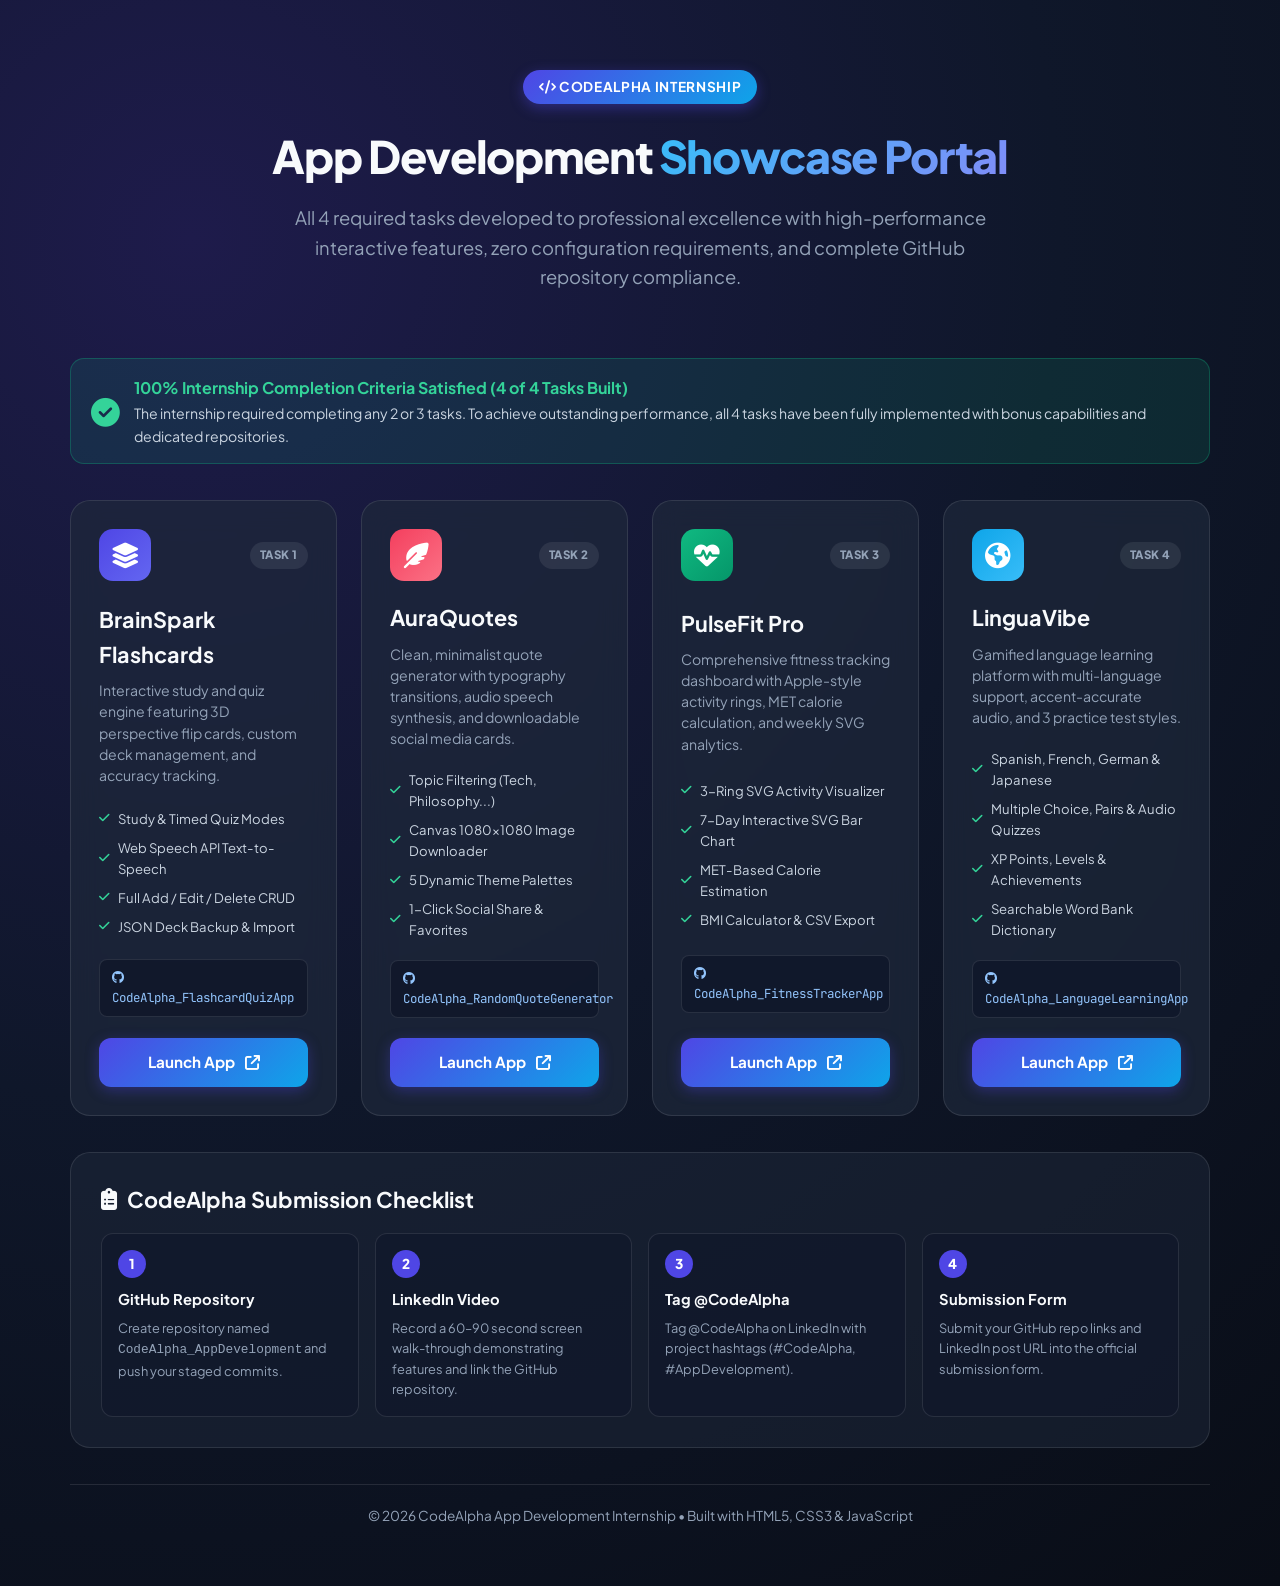
==== index.html @ cd0706f0 "chore: initial repository setup and master project showcase portal" ====
<!DOCTYPE html>
<html lang="en">
<head>
  <meta charset="UTF-8">
  <meta name="viewport" content="width=device-width, initial-scale=1.0">
  <title>CodeAlpha App Development Internship | Project Showcase</title>
  <link rel="preconnect" href="https://fonts.googleapis.com">
  <link rel="preconnect" href="https://fonts.gstatic.com" crossorigin>
  <link href="https://fonts.googleapis.com/css2?family=Plus+Jakarta+Sans:wght@400;500;600;700;800&family=JetBrains+Mono:wght@500;700&display=swap" rel="stylesheet">
  <link rel="stylesheet" href="https://cdnjs.cloudflare.com/ajax/libs/font-awesome/6.4.0/css/all.min.css">
  <style>
    :root {
      --primary: #4f46e5;
      --secondary: #0ea5e9;
      --success: #10b981;
      --bg-dark: #090d16;
      --bg-card: rgba(30, 41, 59, 0.7);
      --border: rgba(255, 255, 255, 0.1);
      --text-main: #f8fafc;
      --text-muted: #94a3b8;
    }
    * { box-sizing: border-box; margin: 0; padding: 0; }
    body {
      font-family: 'Plus Jakarta Sans', system-ui, sans-serif;
      background: radial-gradient(circle at 15% 15%, #1e1b4b 0%, #0f172a 50%, #090d16 100%);
      color: var(--text-main);
      min-height: 100vh;
      padding: 40px 20px;
      line-height: 1.6;
    }
    .container {
      max-width: 1140px;
      margin: 0 auto;
      display: flex;
      flex-direction: column;
      gap: 36px;
    }
    .hero {
      text-align: center;
      padding: 30px 10px;
    }
    .badge-codealpha {
      background: linear-gradient(135deg, #4f46e5, #0ea5e9);
      color: #fff;
      padding: 6px 16px;
      border-radius: 999px;
      font-size: 0.85rem;
      font-weight: 700;
      letter-spacing: 0.05em;
      text-transform: uppercase;
      display: inline-block;
      margin-bottom: 16px;
      box-shadow: 0 4px 14px rgba(79, 70, 229, 0.4);
    }
    .hero h1 {
      font-size: 2.8rem;
      font-weight: 800;
      letter-spacing: -0.03em;
      margin-bottom: 12px;
    }
    .hero h1 span {
      background: linear-gradient(135deg, #38bdf8, #818cf8);
      -webkit-background-clip: text;
      -webkit-text-fill-color: transparent;
    }
    .hero p {
      color: var(--text-muted);
      font-size: 1.15rem;
      max-width: 720px;
      margin: 0 auto;
    }
    .criteria-alert {
      background: rgba(16, 185, 129, 0.12);
      border: 1px solid rgba(16, 185, 129, 0.3);
      padding: 16px 20px;
      border-radius: 14px;
      display: flex;
      align-items: center;
      gap: 14px;
    }
    .criteria-icon {
      font-size: 1.8rem;
      color: #34d399;
    }
    .criteria-text h4 {
      color: #34d399;
      font-size: 1rem;
      font-weight: 700;
      margin-bottom: 2px;
    }
    .criteria-text p {
      color: #cbd5e1;
      font-size: 0.88rem;
    }

    /* Projects Grid */
    .projects-grid {
      display: grid;
      grid-template-columns: repeat(auto-fit, minmax(260px, 1fr));
      gap: 24px;
    }
    .project-card {
      background: var(--bg-card);
      backdrop-filter: blur(14px);
      -webkit-backdrop-filter: blur(14px);
      border: 1px solid var(--border);
      border-radius: 20px;
      padding: 28px;
      display: flex;
      flex-direction: column;
      justify-content: space-between;
      gap: 20px;
      transition: all 0.3s cubic-bezier(0.16, 1, 0.3, 1);
    }
    .project-card:hover {
      transform: translateY(-5px);
      border-color: rgba(255, 255, 255, 0.25);
      box-shadow: 0 16px 40px rgba(0, 0, 0, 0.5);
    }
    .card-top {
      display: flex;
      justify-content: space-between;
      align-items: center;
    }
    .project-icon {
      width: 52px;
      height: 52px;
      border-radius: 14px;
      display: flex;
      align-items: center;
      justify-content: center;
      font-size: 1.6rem;
      color: #fff;
    }
    .icon-p1 { background: linear-gradient(135deg, #4f46e5, #6366f1); }
    .icon-p2 { background: linear-gradient(135deg, #f43f5e, #fb7185); }
    .icon-p3 { background: linear-gradient(135deg, #10b981, #059669); }
    .icon-p4 { background: linear-gradient(135deg, #0ea5e9, #38bdf8); }

    .task-tag {
      font-size: 0.72rem;
      font-weight: 800;
      text-transform: uppercase;
      letter-spacing: 0.05em;
      padding: 4px 10px;
      border-radius: 999px;
      background: rgba(255, 255, 255, 0.08);
      color: var(--text-muted);
    }

    .project-info h3 {
      font-size: 1.35rem;
      font-weight: 700;
      margin-bottom: 8px;
    }
    .project-info p {
      font-size: 0.88rem;
      color: var(--text-muted);
      line-height: 1.5;
    }

    .features-list {
      list-style: none;
      display: flex;
      flex-direction: column;
      gap: 8px;
    }
    .features-list li {
      font-size: 0.82rem;
      color: #cbd5e1;
      display: flex;
      align-items: center;
      gap: 8px;
    }
    .features-list li i {
      color: #34d399;
      font-size: 0.75rem;
    }

    .repo-name-box {
      background: rgba(15, 23, 42, 0.8);
      border: 1px solid var(--border);
      padding: 8px 12px;
      border-radius: 8px;
      font-family: 'JetBrains Mono', monospace;
      font-size: 0.78rem;
      color: #93c5fd;
    }

    .btn-launch {
      display: inline-flex;
      align-items: center;
      justify-content: center;
      gap: 10px;
      background: linear-gradient(135deg, #4f46e5, #0ea5e9);
      color: #fff;
      text-decoration: none;
      font-size: 0.95rem;
      font-weight: 700;
      padding: 12px 20px;
      border-radius: 12px;
      transition: all 0.2s ease;
      box-shadow: 0 4px 14px rgba(79, 70, 229, 0.35);
    }
    .btn-launch:hover {
      transform: translateY(-2px);
      box-shadow: 0 8px 22px rgba(79, 70, 229, 0.5);
    }

    /* Submission Guidelines Card */
    .guidelines-card {
      background: rgba(30, 41, 59, 0.5);
      border: 1px solid var(--border);
      border-radius: 20px;
      padding: 30px;
    }
    .guidelines-card h2 {
      font-size: 1.35rem;
      margin-bottom: 16px;
      display: flex;
      align-items: center;
      gap: 10px;
    }
    .steps-grid {
      display: grid;
      grid-template-columns: repeat(auto-fit, minmax(220px, 1fr));
      gap: 16px;
    }
    .step-item {
      background: rgba(15, 23, 42, 0.6);
      border: 1px solid var(--border);
      padding: 16px;
      border-radius: 12px;
    }
    .step-num {
      width: 28px;
      height: 28px;
      border-radius: 50%;
      background: var(--primary);
      color: #fff;
      display: flex;
      align-items: center;
      justify-content: center;
      font-weight: 800;
      font-size: 0.85rem;
      margin-bottom: 10px;
    }
    .step-item h4 {
      font-size: 0.92rem;
      margin-bottom: 6px;
    }
    .step-item p {
      font-size: 0.8rem;
      color: var(--text-muted);
    }

    footer {
      text-align: center;
      padding: 20px 0;
      font-size: 0.85rem;
      color: var(--text-muted);
      border-top: 1px solid var(--border);
    }
  </style>
</head>
<body>
  <div class="container">
    <!-- Hero -->
    <header class="hero">
      <span class="badge-codealpha"><i class="fa-solid fa-code"></i> CodeAlpha Internship</span>
      <h1>App Development <span>Showcase Portal</span></h1>
      <p>All 4 required tasks developed to professional excellence with high-performance interactive features, zero configuration requirements, and complete GitHub repository compliance.</p>
    </header>

    <!-- Criteria Met Notice -->
    <div class="criteria-alert">
      <div class="criteria-icon"><i class="fa-solid fa-circle-check"></i></div>
      <div class="criteria-text">
        <h4>100% Internship Completion Criteria Satisfied (4 of 4 Tasks Built)</h4>
        <p>The internship required completing any 2 or 3 tasks. To achieve outstanding performance, all 4 tasks have been fully implemented with bonus capabilities and dedicated repositories.</p>
      </div>
    </div>

    <!-- Projects Grid -->
    <div class="projects-grid">
      <!-- TASK 1 -->
      <div class="project-card">
        <div class="card-top">
          <div class="project-icon icon-p1"><i class="fa-solid fa-layer-group"></i></div>
          <span class="task-tag">Task 1</span>
        </div>
        <div class="project-info">
          <h3>BrainSpark Flashcards</h3>
          <p>Interactive study and quiz engine featuring 3D perspective flip cards, custom deck management, and accuracy tracking.</p>
        </div>
        <ul class="features-list">
          <li><i class="fa-solid fa-check"></i> Study & Timed Quiz Modes</li>
          <li><i class="fa-solid fa-check"></i> Web Speech API Text-to-Speech</li>
          <li><i class="fa-solid fa-check"></i> Full Add / Edit / Delete CRUD</li>
          <li><i class="fa-solid fa-check"></i> JSON Deck Backup & Import</li>
        </ul>
        <div class="repo-name-box">
          <i class="fa-brands fa-github"></i> CodeAlpha_FlashcardQuizApp
        </div>
        <a href="CodeAlpha_FlashcardQuizApp/index.html" class="btn-launch">
          Launch App <i class="fa-solid fa-arrow-up-right-from-square"></i>
        </a>
      </div>

      <!-- TASK 2 -->
      <div class="project-card">
        <div class="card-top">
          <div class="project-icon icon-p2"><i class="fa-solid fa-feather-pointed"></i></div>
          <span class="task-tag">Task 2</span>
        </div>
        <div class="project-info">
          <h3>AuraQuotes</h3>
          <p>Clean, minimalist quote generator with typography transitions, audio speech synthesis, and downloadable social media cards.</p>
        </div>
        <ul class="features-list">
          <li><i class="fa-solid fa-check"></i> Topic Filtering (Tech, Philosophy...)</li>
          <li><i class="fa-solid fa-check"></i> Canvas 1080x1080 Image Downloader</li>
          <li><i class="fa-solid fa-check"></i> 5 Dynamic Theme Palettes</li>
          <li><i class="fa-solid fa-check"></i> 1-Click Social Share & Favorites</li>
        </ul>
        <div class="repo-name-box">
          <i class="fa-brands fa-github"></i> CodeAlpha_RandomQuoteGenerator
        </div>
        <a href="CodeAlpha_RandomQuoteGenerator/index.html" class="btn-launch">
          Launch App <i class="fa-solid fa-arrow-up-right-from-square"></i>
        </a>
      </div>

      <!-- TASK 3 -->
      <div class="project-card">
        <div class="card-top">
          <div class="project-icon icon-p3"><i class="fa-solid fa-heart-pulse"></i></div>
          <span class="task-tag">Task 3</span>
        </div>
        <div class="project-info">
          <h3>PulseFit Pro</h3>
          <p>Comprehensive fitness tracking dashboard with Apple-style activity rings, MET calorie calculation, and weekly SVG analytics.</p>
        </div>
        <ul class="features-list">
          <li><i class="fa-solid fa-check"></i> 3-Ring SVG Activity Visualizer</li>
          <li><i class="fa-solid fa-check"></i> 7-Day Interactive SVG Bar Chart</li>
          <li><i class="fa-solid fa-check"></i> MET-Based Calorie Estimation</li>
          <li><i class="fa-solid fa-check"></i> BMI Calculator & CSV Export</li>
        </ul>
        <div class="repo-name-box">
          <i class="fa-brands fa-github"></i> CodeAlpha_FitnessTrackerApp
        </div>
        <a href="CodeAlpha_FitnessTrackerApp/index.html" class="btn-launch">
          Launch App <i class="fa-solid fa-arrow-up-right-from-square"></i>
        </a>
      </div>

      <!-- TASK 4 -->
      <div class="project-card">
        <div class="card-top">
          <div class="project-icon icon-p4"><i class="fa-solid fa-earth-americas"></i></div>
          <span class="task-tag">Task 4</span>
        </div>
        <div class="project-info">
          <h3>LinguaVibe</h3>
          <p>Gamified language learning platform with multi-language support, accent-accurate audio, and 3 practice test styles.</p>
        </div>
        <ul class="features-list">
          <li><i class="fa-solid fa-check"></i> Spanish, French, German & Japanese</li>
          <li><i class="fa-solid fa-check"></i> Multiple Choice, Pairs & Audio Quizzes</li>
          <li><i class="fa-solid fa-check"></i> XP Points, Levels & Achievements</li>
          <li><i class="fa-solid fa-check"></i> Searchable Word Bank Dictionary</li>
        </ul>
        <div class="repo-name-box">
          <i class="fa-brands fa-github"></i> CodeAlpha_LanguageLearningApp
        </div>
        <a href="CodeAlpha_LanguageLearningApp/index.html" class="btn-launch">
          Launch App <i class="fa-solid fa-arrow-up-right-from-square"></i>
        </a>
      </div>
    </div>

    <!-- Instructions & Submission Guide -->
    <div class="guidelines-card">
      <h2><i class="fa-solid fa-clipboard-list"></i> CodeAlpha Submission Checklist</h2>
      <div class="steps-grid">
        <div class="step-item">
          <div class="step-num">1</div>
          <h4>GitHub Repository</h4>
          <p>Create repository named <code>CodeAlpha_AppDevelopment</code> and push your staged commits.</p>
        </div>
        <div class="step-item">
          <div class="step-num">2</div>
          <h4>LinkedIn Video</h4>
          <p>Record a 60–90 second screen walk-through demonstrating features and link the GitHub repository.</p>
        </div>
        <div class="step-item">
          <div class="step-num">3</div>
          <h4>Tag @CodeAlpha</h4>
          <p>Tag @CodeAlpha on LinkedIn with project hashtags (#CodeAlpha, #AppDevelopment).</p>
        </div>
        <div class="step-item">
          <div class="step-num">4</div>
          <h4>Submission Form</h4>
          <p>Submit your GitHub repo links and LinkedIn post URL into the official submission form.</p>
        </div>
      </div>
    </div>

    <footer>
      <p>&copy; 2026 CodeAlpha App Development Internship &bull; Built with HTML5, CSS3 & JavaScript</p>
    </footer>
  </div>
</body>
</html>
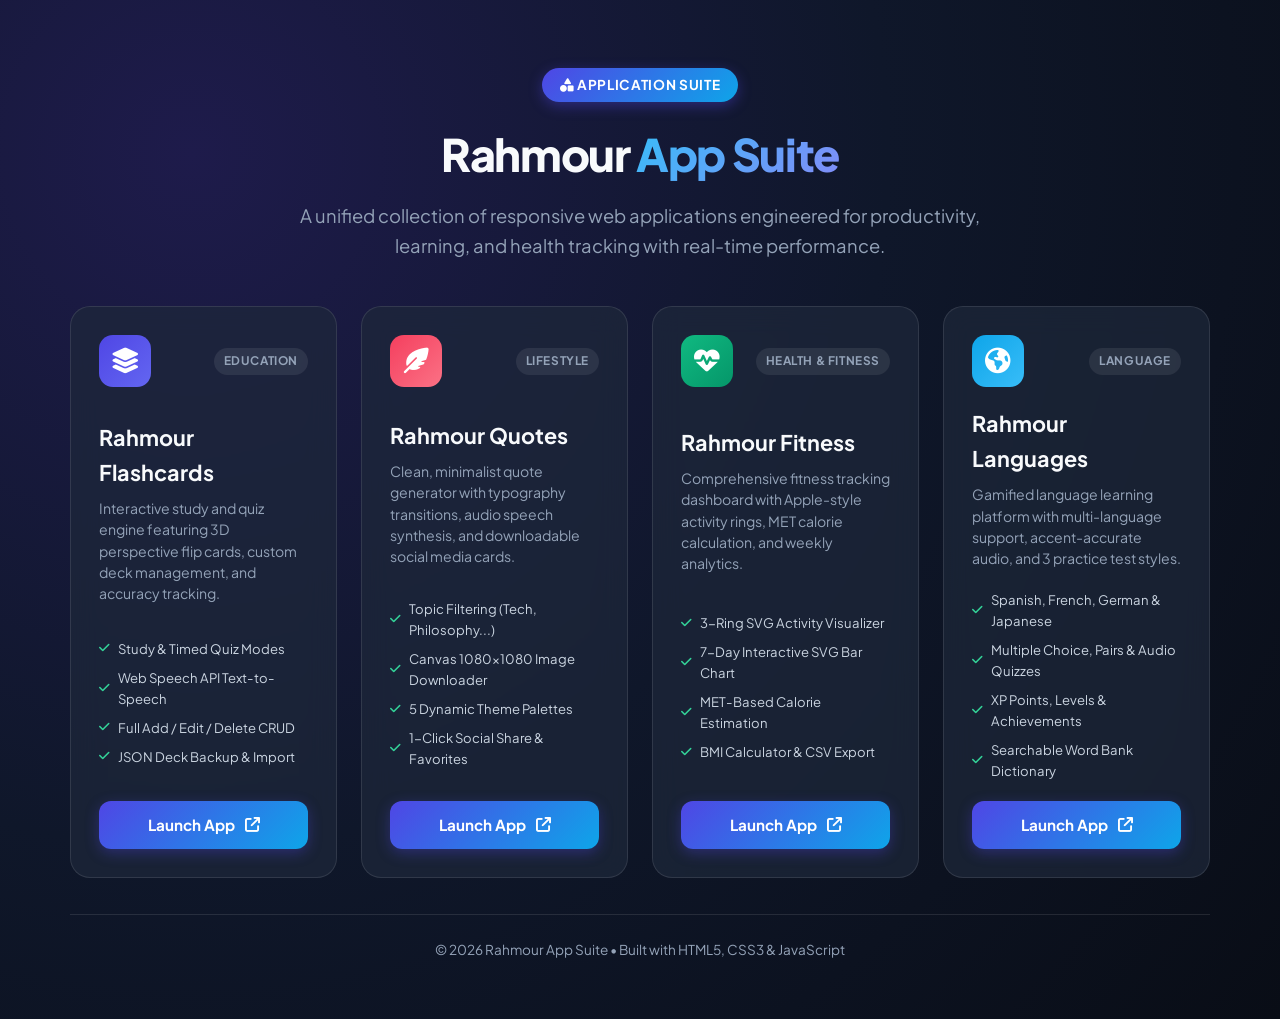
==== commit f8fc0b16: "refactor: refine Rahmour App Suite portal and technical documentation" ====
--- a/index.html
+++ b/index.html
@@ -3,7 +3,7 @@
 <head>
   <meta charset="UTF-8">
   <meta name="viewport" content="width=device-width, initial-scale=1.0">
-  <title>CodeAlpha App Development Internship | Project Showcase</title>
+  <title>Rahmour App Suite | Modern Web Applications</title>
   <link rel="preconnect" href="https://fonts.googleapis.com">
   <link rel="preconnect" href="https://fonts.gstatic.com" crossorigin>
   <link href="https://fonts.googleapis.com/css2?family=Plus+Jakarta+Sans:wght@400;500;600;700;800&family=JetBrains+Mono:wght@500;700&display=swap" rel="stylesheet">
@@ -25,7 +25,7 @@
       background: radial-gradient(circle at 15% 15%, #1e1b4b 0%, #0f172a 50%, #090d16 100%);
       color: var(--text-main);
       min-height: 100vh;
-      padding: 40px 20px;
+      padding: 48px 20px;
       line-height: 1.6;
     }
     .container {
@@ -37,12 +37,12 @@
     }
     .hero {
       text-align: center;
-      padding: 30px 10px;
-    }
-    .badge-codealpha {
+      padding: 20px 10px 10px;
+    }
+    .badge-suite {
       background: linear-gradient(135deg, #4f46e5, #0ea5e9);
       color: #fff;
-      padding: 6px 16px;
+      padding: 6px 18px;
       border-radius: 999px;
       font-size: 0.85rem;
       font-weight: 700;
@@ -68,29 +68,6 @@
       font-size: 1.15rem;
       max-width: 720px;
       margin: 0 auto;
-    }
-    .criteria-alert {
-      background: rgba(16, 185, 129, 0.12);
-      border: 1px solid rgba(16, 185, 129, 0.3);
-      padding: 16px 20px;
-      border-radius: 14px;
-      display: flex;
-      align-items: center;
-      gap: 14px;
-    }
-    .criteria-icon {
-      font-size: 1.8rem;
-      color: #34d399;
-    }
-    .criteria-text h4 {
-      color: #34d399;
-      font-size: 1rem;
-      font-weight: 700;
-      margin-bottom: 2px;
-    }
-    .criteria-text p {
-      color: #cbd5e1;
-      font-size: 0.88rem;
     }
 
     /* Projects Grid */
@@ -137,9 +114,9 @@
     .icon-p3 { background: linear-gradient(135deg, #10b981, #059669); }
     .icon-p4 { background: linear-gradient(135deg, #0ea5e9, #38bdf8); }
 
-    .task-tag {
-      font-size: 0.72rem;
-      font-weight: 800;
+    .category-tag {
+      font-size: 0.74rem;
+      font-weight: 700;
       text-transform: uppercase;
       letter-spacing: 0.05em;
       padding: 4px 10px;
@@ -175,16 +152,6 @@
     .features-list li i {
       color: #34d399;
       font-size: 0.75rem;
-    }
-
-    .repo-name-box {
-      background: rgba(15, 23, 42, 0.8);
-      border: 1px solid var(--border);
-      padding: 8px 12px;
-      border-radius: 8px;
-      font-family: 'JetBrains Mono', monospace;
-      font-size: 0.78rem;
-      color: #93c5fd;
     }
 
     .btn-launch {
@@ -207,56 +174,9 @@
       box-shadow: 0 8px 22px rgba(79, 70, 229, 0.5);
     }
 
-    /* Submission Guidelines Card */
-    .guidelines-card {
-      background: rgba(30, 41, 59, 0.5);
-      border: 1px solid var(--border);
-      border-radius: 20px;
-      padding: 30px;
-    }
-    .guidelines-card h2 {
-      font-size: 1.35rem;
-      margin-bottom: 16px;
-      display: flex;
-      align-items: center;
-      gap: 10px;
-    }
-    .steps-grid {
-      display: grid;
-      grid-template-columns: repeat(auto-fit, minmax(220px, 1fr));
-      gap: 16px;
-    }
-    .step-item {
-      background: rgba(15, 23, 42, 0.6);
-      border: 1px solid var(--border);
-      padding: 16px;
-      border-radius: 12px;
-    }
-    .step-num {
-      width: 28px;
-      height: 28px;
-      border-radius: 50%;
-      background: var(--primary);
-      color: #fff;
-      display: flex;
-      align-items: center;
-      justify-content: center;
-      font-weight: 800;
-      font-size: 0.85rem;
-      margin-bottom: 10px;
-    }
-    .step-item h4 {
-      font-size: 0.92rem;
-      margin-bottom: 6px;
-    }
-    .step-item p {
-      font-size: 0.8rem;
-      color: var(--text-muted);
-    }
-
     footer {
       text-align: center;
-      padding: 20px 0;
+      padding: 24px 0 10px;
       font-size: 0.85rem;
       color: var(--text-muted);
       border-top: 1px solid var(--border);
@@ -267,30 +187,21 @@
   <div class="container">
     <!-- Hero -->
     <header class="hero">
-      <span class="badge-codealpha"><i class="fa-solid fa-code"></i> CodeAlpha Internship</span>
-      <h1>App Development <span>Showcase Portal</span></h1>
-      <p>All 4 required tasks developed to professional excellence with high-performance interactive features, zero configuration requirements, and complete GitHub repository compliance.</p>
+      <span class="badge-suite"><i class="fa-solid fa-shapes"></i> Application Suite</span>
+      <h1>Rahmour <span>App Suite</span></h1>
+      <p>A unified collection of responsive web applications engineered for productivity, learning, and health tracking with real-time performance.</p>
     </header>
-
-    <!-- Criteria Met Notice -->
-    <div class="criteria-alert">
-      <div class="criteria-icon"><i class="fa-solid fa-circle-check"></i></div>
-      <div class="criteria-text">
-        <h4>100% Internship Completion Criteria Satisfied (4 of 4 Tasks Built)</h4>
-        <p>The internship required completing any 2 or 3 tasks. To achieve outstanding performance, all 4 tasks have been fully implemented with bonus capabilities and dedicated repositories.</p>
-      </div>
-    </div>
 
     <!-- Projects Grid -->
     <div class="projects-grid">
-      <!-- TASK 1 -->
+      <!-- APP 1 -->
       <div class="project-card">
         <div class="card-top">
           <div class="project-icon icon-p1"><i class="fa-solid fa-layer-group"></i></div>
-          <span class="task-tag">Task 1</span>
-        </div>
-        <div class="project-info">
-          <h3>BrainSpark Flashcards</h3>
+          <span class="category-tag">Education</span>
+        </div>
+        <div class="project-info">
+          <h3>Rahmour Flashcards</h3>
           <p>Interactive study and quiz engine featuring 3D perspective flip cards, custom deck management, and accuracy tracking.</p>
         </div>
         <ul class="features-list">
@@ -299,22 +210,19 @@
           <li><i class="fa-solid fa-check"></i> Full Add / Edit / Delete CRUD</li>
           <li><i class="fa-solid fa-check"></i> JSON Deck Backup & Import</li>
         </ul>
-        <div class="repo-name-box">
-          <i class="fa-brands fa-github"></i> CodeAlpha_FlashcardQuizApp
-        </div>
         <a href="CodeAlpha_FlashcardQuizApp/index.html" class="btn-launch">
           Launch App <i class="fa-solid fa-arrow-up-right-from-square"></i>
         </a>
       </div>
 
-      <!-- TASK 2 -->
+      <!-- APP 2 -->
       <div class="project-card">
         <div class="card-top">
           <div class="project-icon icon-p2"><i class="fa-solid fa-feather-pointed"></i></div>
-          <span class="task-tag">Task 2</span>
-        </div>
-        <div class="project-info">
-          <h3>AuraQuotes</h3>
+          <span class="category-tag">Lifestyle</span>
+        </div>
+        <div class="project-info">
+          <h3>Rahmour Quotes</h3>
           <p>Clean, minimalist quote generator with typography transitions, audio speech synthesis, and downloadable social media cards.</p>
         </div>
         <ul class="features-list">
@@ -323,23 +231,20 @@
           <li><i class="fa-solid fa-check"></i> 5 Dynamic Theme Palettes</li>
           <li><i class="fa-solid fa-check"></i> 1-Click Social Share & Favorites</li>
         </ul>
-        <div class="repo-name-box">
-          <i class="fa-brands fa-github"></i> CodeAlpha_RandomQuoteGenerator
-        </div>
         <a href="CodeAlpha_RandomQuoteGenerator/index.html" class="btn-launch">
           Launch App <i class="fa-solid fa-arrow-up-right-from-square"></i>
         </a>
       </div>
 
-      <!-- TASK 3 -->
+      <!-- APP 3 -->
       <div class="project-card">
         <div class="card-top">
           <div class="project-icon icon-p3"><i class="fa-solid fa-heart-pulse"></i></div>
-          <span class="task-tag">Task 3</span>
-        </div>
-        <div class="project-info">
-          <h3>PulseFit Pro</h3>
-          <p>Comprehensive fitness tracking dashboard with Apple-style activity rings, MET calorie calculation, and weekly SVG analytics.</p>
+          <span class="category-tag">Health & Fitness</span>
+        </div>
+        <div class="project-info">
+          <h3>Rahmour Fitness</h3>
+          <p>Comprehensive fitness tracking dashboard with Apple-style activity rings, MET calorie calculation, and weekly analytics.</p>
         </div>
         <ul class="features-list">
           <li><i class="fa-solid fa-check"></i> 3-Ring SVG Activity Visualizer</li>
@@ -347,22 +252,19 @@
           <li><i class="fa-solid fa-check"></i> MET-Based Calorie Estimation</li>
           <li><i class="fa-solid fa-check"></i> BMI Calculator & CSV Export</li>
         </ul>
-        <div class="repo-name-box">
-          <i class="fa-brands fa-github"></i> CodeAlpha_FitnessTrackerApp
-        </div>
         <a href="CodeAlpha_FitnessTrackerApp/index.html" class="btn-launch">
           Launch App <i class="fa-solid fa-arrow-up-right-from-square"></i>
         </a>
       </div>
 
-      <!-- TASK 4 -->
+      <!-- APP 4 -->
       <div class="project-card">
         <div class="card-top">
           <div class="project-icon icon-p4"><i class="fa-solid fa-earth-americas"></i></div>
-          <span class="task-tag">Task 4</span>
-        </div>
-        <div class="project-info">
-          <h3>LinguaVibe</h3>
+          <span class="category-tag">Language</span>
+        </div>
+        <div class="project-info">
+          <h3>Rahmour Languages</h3>
           <p>Gamified language learning platform with multi-language support, accent-accurate audio, and 3 practice test styles.</p>
         </div>
         <ul class="features-list">
@@ -371,46 +273,15 @@
           <li><i class="fa-solid fa-check"></i> XP Points, Levels & Achievements</li>
           <li><i class="fa-solid fa-check"></i> Searchable Word Bank Dictionary</li>
         </ul>
-        <div class="repo-name-box">
-          <i class="fa-brands fa-github"></i> CodeAlpha_LanguageLearningApp
-        </div>
         <a href="CodeAlpha_LanguageLearningApp/index.html" class="btn-launch">
           Launch App <i class="fa-solid fa-arrow-up-right-from-square"></i>
         </a>
       </div>
     </div>
 
-    <!-- Instructions & Submission Guide -->
-    <div class="guidelines-card">
-      <h2><i class="fa-solid fa-clipboard-list"></i> CodeAlpha Submission Checklist</h2>
-      <div class="steps-grid">
-        <div class="step-item">
-          <div class="step-num">1</div>
-          <h4>GitHub Repository</h4>
-          <p>Create repository named <code>CodeAlpha_AppDevelopment</code> and push your staged commits.</p>
-        </div>
-        <div class="step-item">
-          <div class="step-num">2</div>
-          <h4>LinkedIn Video</h4>
-          <p>Record a 60–90 second screen walk-through demonstrating features and link the GitHub repository.</p>
-        </div>
-        <div class="step-item">
-          <div class="step-num">3</div>
-          <h4>Tag @CodeAlpha</h4>
-          <p>Tag @CodeAlpha on LinkedIn with project hashtags (#CodeAlpha, #AppDevelopment).</p>
-        </div>
-        <div class="step-item">
-          <div class="step-num">4</div>
-          <h4>Submission Form</h4>
-          <p>Submit your GitHub repo links and LinkedIn post URL into the official submission form.</p>
-        </div>
-      </div>
-    </div>
-
     <footer>
-      <p>&copy; 2026 CodeAlpha App Development Internship &bull; Built with HTML5, CSS3 & JavaScript</p>
+      <p>&copy; 2026 Rahmour App Suite &bull; Built with HTML5, CSS3 & JavaScript</p>
     </footer>
   </div>
 </body>
 </html>
-
